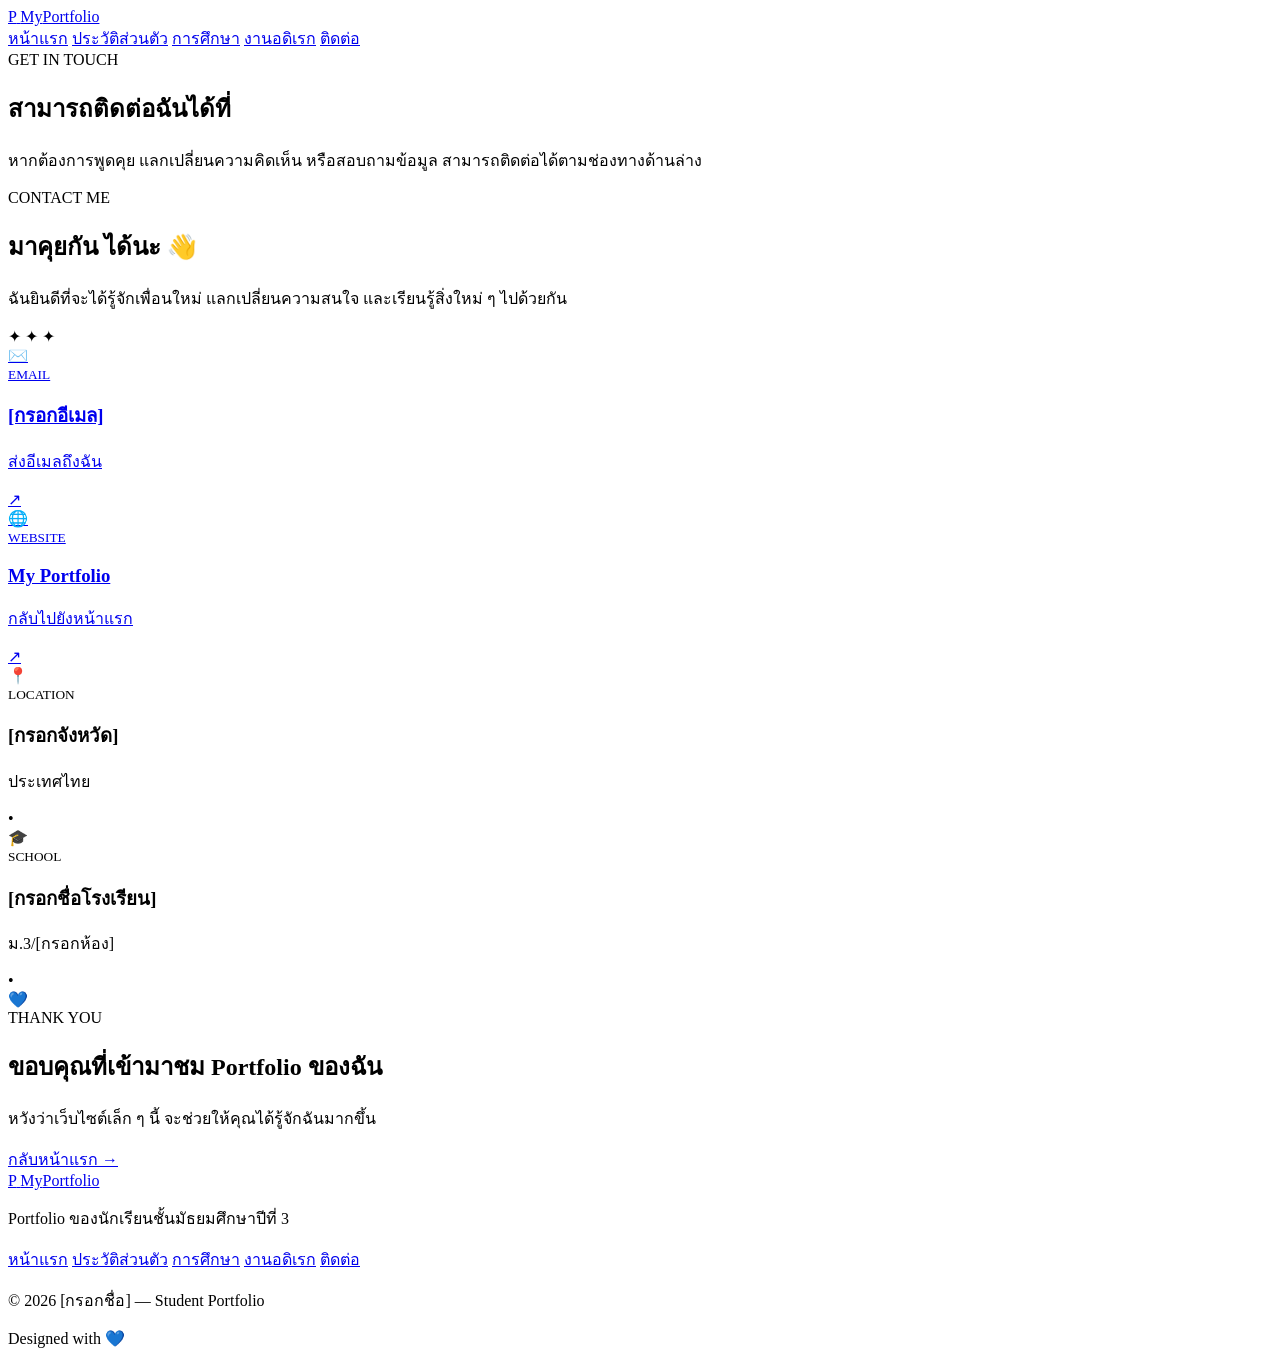
==== contact.html @ 398f500a "Create contact.html" ====
<!DOCTYPE html>
<html lang="th">
<head>
    <meta charset="UTF-8">
    <meta name="viewport" content="width=device-width, initial-scale=1.0">
    <meta name="description" content="ช่องทางการติดต่อของนักเรียน">
    <title>My Portfolio | ติดต่อ</title>
    <link rel="stylesheet" href="style.css">
</head>

<body>

    <header class="site-header">
        <nav class="navbar container">
            <a href="index.html" class="logo">
                <span class="logo-mark">P</span>
                <span>My<span>Portfolio</span></span>
            </a>

            <div class="nav-links">
                <a href="index.html">หน้าแรก</a>
                <a href="profile.html">ประวัติส่วนตัว</a>
                <a href="education.html">การศึกษา</a>
                <a href="hobby.html">งานอดิเรก</a>
                <a href="contact.html" class="active">ติดต่อ</a>
            </div>
        </nav>
    </header>

    <main>

        <section class="page-hero contact-hero">
            <div class="container">
                <span class="section-label">GET IN TOUCH</span>
                <h1>สามารถ<span>ติดต่อฉัน</span>ได้ที่</h1>
                <p>
                    หากต้องการพูดคุย แลกเปลี่ยนความคิดเห็น
                    หรือสอบถามข้อมูล สามารถติดต่อได้ตามช่องทางด้านล่าง
                </p>
            </div>
        </section>

        <section class="contact-section section">
            <div class="container">

                <div class="contact-layout">

                    <div class="contact-intro">
                        <span class="section-label">CONTACT ME</span>

                        <h2>
                            มาคุยกัน
                            <span>ได้นะ 👋</span>
                        </h2>

                        <p>
                            ฉันยินดีที่จะได้รู้จักเพื่อนใหม่
                            แลกเปลี่ยนความสนใจ และเรียนรู้สิ่งใหม่ ๆ
                            ไปด้วยกัน
                        </p>

                        <div class="contact-decoration">
                            <span>✦</span>
                            <span>✦</span>
                            <span>✦</span>
                        </div>
                    </div>

                    <div class="contact-cards">

                        <a
                            href="mailto:[กรอกอีเมล]"
                            class="contact-card"
                        >
                            <div class="contact-icon">✉️</div>

                            <div class="contact-card-content">
                                <small>EMAIL</small>
                                <h3>[กรอกอีเมล]</h3>
                                <p>ส่งอีเมลถึงฉัน</p>
                            </div>

                            <span class="contact-arrow">↗</span>
                        </a>

                        <a
                            href="index.html"
                            class="contact-card"
                        >
                            <div class="contact-icon">🌐</div>

                            <div class="contact-card-content">
                                <small>WEBSITE</small>
                                <h3>My Portfolio</h3>
                                <p>กลับไปยังหน้าแรก</p>
                            </div>

                            <span class="contact-arrow">↗</span>
                        </a>

                        <div class="contact-card">
                            <div class="contact-icon">📍</div>

                            <div class="contact-card-content">
                                <small>LOCATION</small>
                                <h3>[กรอกจังหวัด]</h3>
                                <p>ประเทศไทย</p>
                            </div>

                            <span class="contact-arrow">•</span>
                        </div>

                        <div class="contact-card">
                            <div class="contact-icon">🎓</div>

                            <div class="contact-card-content">
                                <small>SCHOOL</small>
                                <h3>[กรอกชื่อโรงเรียน]</h3>
                                <p>ม.3/[กรอกห้อง]</p>
                            </div>

                            <span class="contact-arrow">•</span>
                        </div>

                    </div>

                </div>

            </div>
        </section>

        <section class="cta-section section">
            <div class="container">

                <div class="cta-box">

                    <div class="cta-icon">💙</div>

                    <div class="cta-content">
                        <span class="section-label">THANK YOU</span>
                        <h2>ขอบคุณที่เข้ามาชม Portfolio ของฉัน</h2>
                        <p>
                            หวังว่าเว็บไซต์เล็ก ๆ นี้
                            จะช่วยให้คุณได้รู้จักฉันมากขึ้น
                        </p>
                    </div>

                    <a href="index.html" class="btn btn-white">
                        กลับหน้าแรก →
                    </a>

                </div>

            </div>
        </section>

    </main>

    <footer class="site-footer">
        <div class="container footer-content">

            <div class="footer-brand">
                <a href="index.html" class="logo footer-logo">
                    <span class="logo-mark">P</span>
                    <span>My<span>Portfolio</span></span>
                </a>
                <p>Portfolio ของนักเรียนชั้นมัธยมศึกษาปีที่ 3</p>
            </div>

            <div class="footer-nav">
                <a href="index.html">หน้าแรก</a>
                <a href="profile.html">ประวัติส่วนตัว</a>
                <a href="education.html">การศึกษา</a>
                <a href="hobby.html">งานอดิเรก</a>
                <a href="contact.html">ติดต่อ</a>
            </div>

        </div>

        <div class="container footer-bottom">
            <p>© 2026 [กรอกชื่อ] — Student Portfolio</p>
            <p>Designed with 💙</p>
        </div>
    </footer>

</body>
</html>
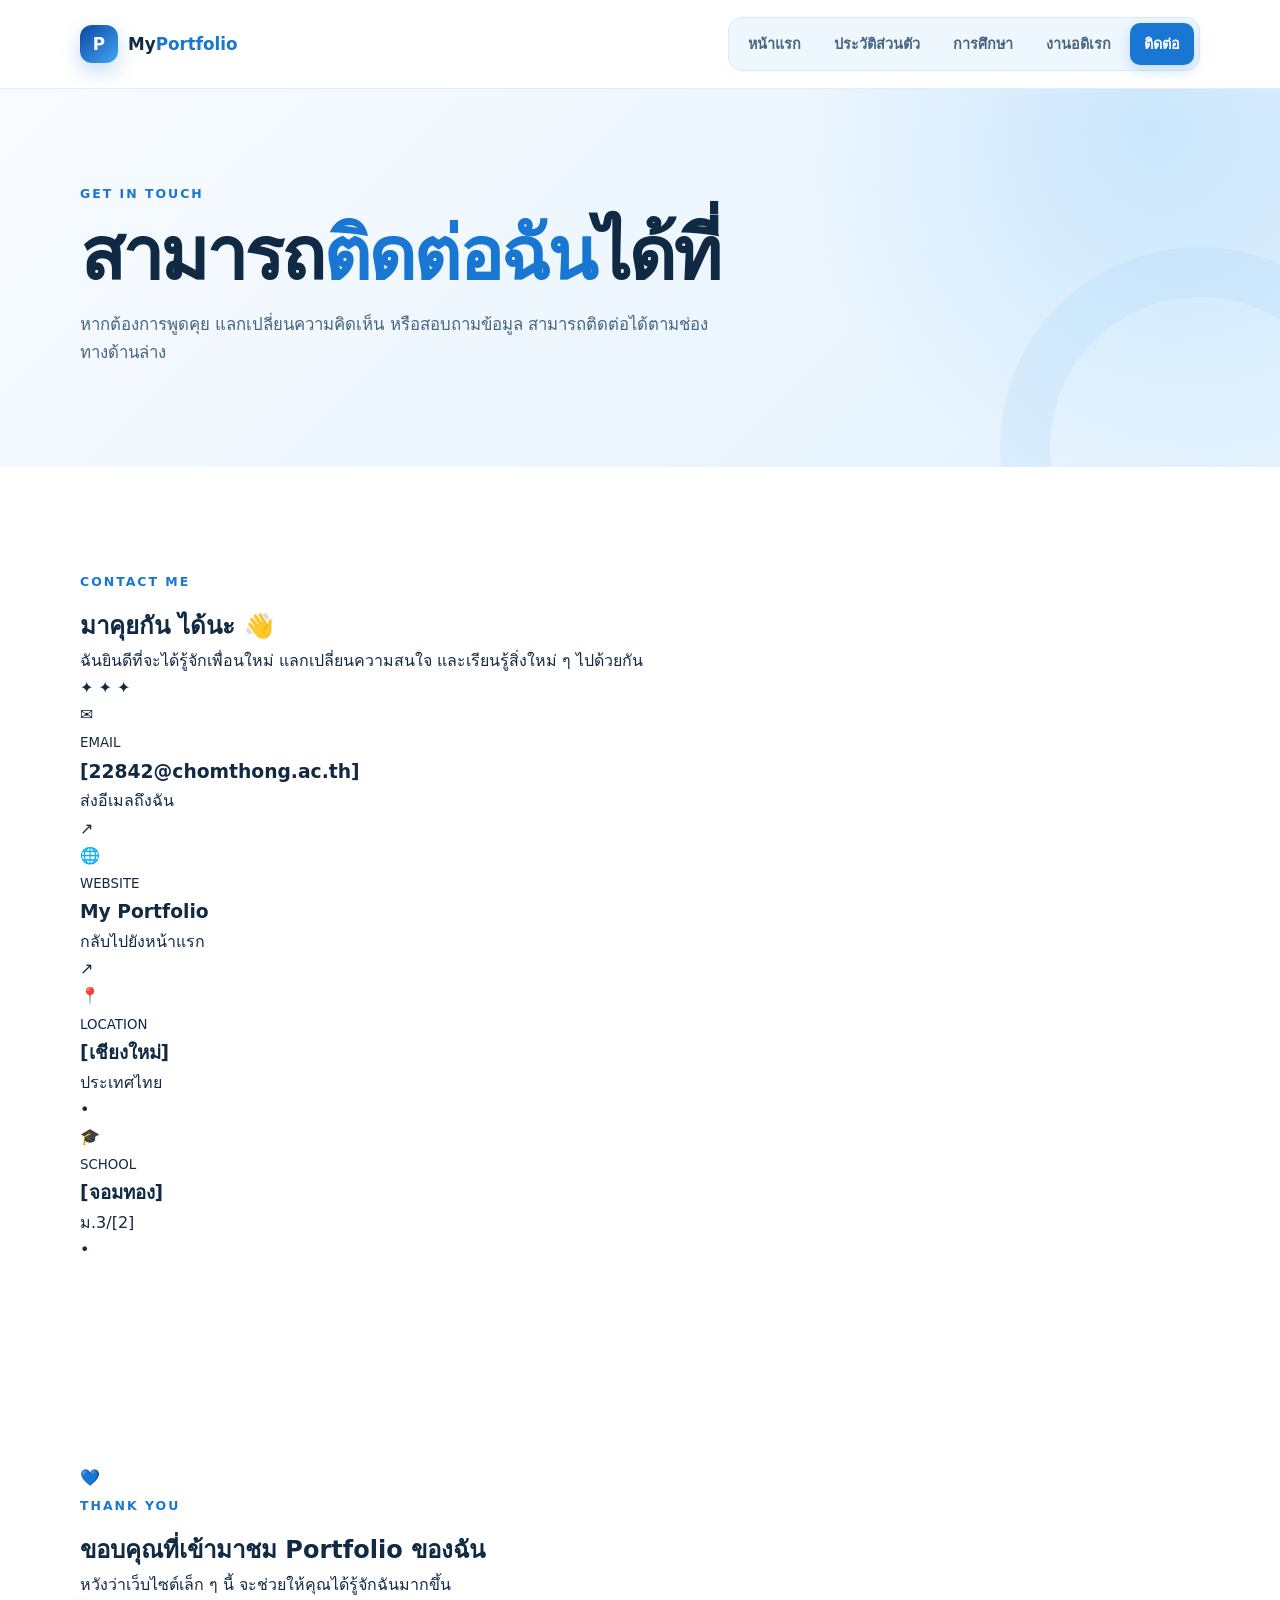
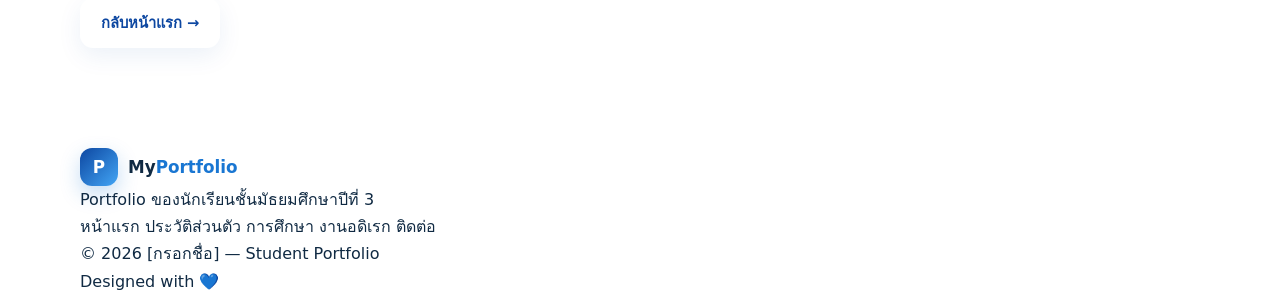
==== commit 2331b652: "Update contact.html" ====
--- a/contact.html
+++ b/contact.html
@@ -76,7 +76,7 @@
 
                             <div class="contact-card-content">
                                 <small>EMAIL</small>
-                                <h3>[กรอกอีเมล]</h3>
+                                <h3>[22842@chomthong.ac.th]</h3>
                                 <p>ส่งอีเมลถึงฉัน</p>
                             </div>
 
@@ -103,7 +103,7 @@
 
                             <div class="contact-card-content">
                                 <small>LOCATION</small>
-                                <h3>[กรอกจังหวัด]</h3>
+                                <h3>[เชียงใหม่]</h3>
                                 <p>ประเทศไทย</p>
                             </div>
 
@@ -115,8 +115,8 @@
 
                             <div class="contact-card-content">
                                 <small>SCHOOL</small>
-                                <h3>[กรอกชื่อโรงเรียน]</h3>
-                                <p>ม.3/[กรอกห้อง]</p>
+                                <h3>[จอมทอง]</h3>
+                                <p>ม.3/[2]</p>
                             </div>
 
                             <span class="contact-arrow">•</span>
--- a/style.css
+++ b/style.css
@@ -0,0 +1,986 @@
+/* ========================================
+   MY PORTFOLIO
+   Modern Student Portfolio
+   HTML5 + CSS3
+======================================== */
+
+/* ========================================
+   1. VARIABLES
+======================================== */
+
+:root {
+    --blue-dark: #0D47A1;
+    --blue: #1976D2;
+    --blue-light: #42A5F5;
+    --blue-soft: #90CAF9;
+    --blue-pale: #E3F2FD;
+
+    --white: #FFFFFF;
+    --off-white: #F8FBFF;
+
+    --text-dark: #102A43;
+    --text: #486581;
+    --text-light: #829AB1;
+
+    --border: #D9EAF7;
+
+    --shadow-sm: 0 8px 24px rgba(13, 71, 161, 0.08);
+    --shadow-md: 0 16px 40px rgba(13, 71, 161, 0.12);
+    --shadow-lg: 0 24px 60px rgba(13, 71, 161, 0.16);
+
+    --radius-sm: 12px;
+    --radius-md: 20px;
+    --radius-lg: 30px;
+
+    --transition: 0.3s ease;
+}
+
+
+/* ========================================
+   2. RESET
+======================================== */
+
+* {
+    margin: 0;
+    padding: 0;
+    box-sizing: border-box;
+}
+
+html {
+    scroll-behavior: smooth;
+}
+
+body {
+    font-family:
+        system-ui,
+        -apple-system,
+        BlinkMacSystemFont,
+        "Segoe UI",
+        sans-serif;
+
+    background: var(--white);
+    color: var(--text-dark);
+    line-height: 1.7;
+    overflow-x: hidden;
+}
+
+img {
+    display: block;
+    max-width: 100%;
+}
+
+a {
+    color: inherit;
+    text-decoration: none;
+}
+
+button,
+a {
+    -webkit-tap-highlight-color: transparent;
+}
+
+
+/* ========================================
+   3. GLOBAL
+======================================== */
+
+.container {
+    width: min(1120px, calc(100% - 40px));
+    margin-inline: auto;
+}
+
+.section {
+    padding: 100px 0;
+}
+
+.section-label {
+    display: inline-block;
+    margin-bottom: 14px;
+
+    color: var(--blue);
+    font-size: 0.78rem;
+    font-weight: 800;
+    letter-spacing: 0.16em;
+}
+
+.section-label.light {
+    color: var(--blue-soft);
+}
+
+.section-heading {
+    margin-bottom: 55px;
+}
+
+.section-heading.centered {
+    text-align: center;
+    max-width: 700px;
+    margin-inline: auto;
+    margin-bottom: 55px;
+}
+
+.section-heading h2,
+.about-heading h2 {
+    font-size: clamp(2rem, 4vw, 3rem);
+    line-height: 1.15;
+    margin-bottom: 15px;
+    color: var(--text-dark);
+}
+
+.section-heading h2 span,
+.about-heading h2 span {
+    color: var(--blue);
+}
+
+.section-heading p {
+    color: var(--text);
+}
+
+
+/* ========================================
+   4. NAVIGATION
+======================================== */
+
+.site-header {
+    position: sticky;
+    top: 0;
+    z-index: 1000;
+
+    padding: 14px 0;
+
+    background: rgba(255, 255, 255, 0.88);
+    backdrop-filter: blur(18px);
+    -webkit-backdrop-filter: blur(18px);
+
+    border-bottom: 1px solid rgba(217, 234, 247, 0.8);
+}
+
+.navbar {
+    min-height: 60px;
+
+    display: flex;
+    align-items: center;
+    justify-content: space-between;
+    gap: 30px;
+}
+
+.logo {
+    display: flex;
+    align-items: center;
+    gap: 10px;
+
+    font-size: 1.05rem;
+    font-weight: 800;
+    white-space: nowrap;
+}
+
+.logo > span:last-child > span {
+    color: var(--blue);
+}
+
+.logo-mark {
+    width: 38px;
+    height: 38px;
+
+    display: grid;
+    place-items: center;
+
+    color: var(--white);
+    background: linear-gradient(
+        135deg,
+        var(--blue-dark),
+        var(--blue-light)
+    );
+
+    border-radius: 12px;
+
+    box-shadow:
+        0 8px 20px rgba(25, 118, 210, 0.25);
+}
+
+.nav-links {
+    display: flex;
+    align-items: center;
+    gap: 5px;
+
+    padding: 5px;
+
+    background: rgba(227, 242, 253, 0.6);
+    border: 1px solid var(--border);
+    border-radius: 14px;
+}
+
+.nav-links a {
+    position: relative;
+
+    padding: 9px 14px;
+
+    color: var(--text);
+    font-size: 0.9rem;
+    font-weight: 650;
+
+    border-radius: 10px;
+
+    transition:
+        color var(--transition),
+        background var(--transition),
+        transform var(--transition);
+}
+
+.nav-links a:hover {
+    color: var(--blue-dark);
+    background: var(--white);
+    transform: translateY(-1px);
+}
+
+.nav-links a.active {
+    color: var(--white);
+    background: var(--blue);
+    box-shadow: 0 5px 14px rgba(25, 118, 210, 0.22);
+}
+
+
+/* ========================================
+   5. BUTTONS
+======================================== */
+
+.btn {
+    min-height: 50px;
+
+    display: inline-flex;
+    align-items: center;
+    justify-content: center;
+    gap: 10px;
+
+    padding: 12px 21px;
+
+    border-radius: 13px;
+
+    font-size: 0.92rem;
+    font-weight: 750;
+
+    transition:
+        transform var(--transition),
+        box-shadow var(--transition),
+        background var(--transition);
+}
+
+.btn:hover {
+    transform: translateY(-3px);
+}
+
+.btn-primary {
+    color: var(--white);
+    background: linear-gradient(
+        135deg,
+        var(--blue-dark),
+        var(--blue)
+    );
+
+    box-shadow:
+        0 12px 25px rgba(25, 118, 210, 0.25);
+}
+
+.btn-primary:hover {
+    box-shadow:
+        0 16px 32px rgba(25, 118, 210, 0.34);
+}
+
+.btn-secondary {
+    color: var(--blue-dark);
+    background: var(--white);
+    border: 1px solid var(--border);
+    box-shadow: var(--shadow-sm);
+}
+
+.btn-secondary:hover {
+    background: var(--blue-pale);
+}
+
+.btn-white {
+    color: var(--blue-dark);
+    background: var(--white);
+
+    box-shadow: var(--shadow-sm);
+}
+
+.btn-white:hover {
+    box-shadow: var(--shadow-md);
+}
+
+
+/* ========================================
+   6. HERO
+======================================== */
+
+.hero {
+    position: relative;
+    min-height: 720px;
+
+    display: flex;
+    align-items: center;
+
+    overflow: hidden;
+
+    background:
+        radial-gradient(
+            circle at 80% 20%,
+            rgba(144, 202, 249, 0.28),
+            transparent 30%
+        ),
+        linear-gradient(
+            135deg,
+            #FFFFFF 0%,
+            #F4FAFF 55%,
+            #E3F2FD 100%
+        );
+}
+
+.hero-grid {
+    position: relative;
+    z-index: 2;
+
+    display: grid;
+    grid-template-columns: 1.05fr 0.95fr;
+    align-items: center;
+    gap: 70px;
+
+    padding: 80px 0;
+}
+
+.hero-content {
+    animation: slideUp 0.8s ease both;
+}
+
+.eyebrow {
+    width: fit-content;
+
+    display: flex;
+    align-items: center;
+    gap: 8px;
+
+    margin-bottom: 22px;
+    padding: 7px 12px;
+
+    color: var(--blue-dark);
+    background: rgba(255, 255, 255, 0.75);
+
+    border: 1px solid var(--border);
+    border-radius: 999px;
+
+    font-size: 0.72rem;
+    font-weight: 800;
+    letter-spacing: 0.13em;
+}
+
+.status-dot {
+    width: 8px;
+    height: 8px;
+
+    background: #2ECC71;
+    border-radius: 50%;
+
+    box-shadow: 0 0 0 5px rgba(46, 204, 113, 0.12);
+}
+
+.hero-small-title {
+    margin-bottom: 5px;
+    color: var(--text);
+    font-size: 1rem;
+}
+
+.hero h1 {
+    margin-bottom: 22px;
+
+    color: var(--text-dark);
+
+    font-size: clamp(3rem, 6vw, 5.4rem);
+    line-height: 0.98;
+    letter-spacing: -0.05em;
+}
+
+.hero h1 span,
+.hero h1 strong {
+    display: block;
+}
+
+.hero h1 span {
+    color: var(--blue-dark);
+}
+
+.hero h1 strong {
+    color: var(--blue);
+    font-weight: 850;
+}
+
+.hero-description {
+    max-width: 600px;
+
+    margin-bottom: 30px;
+
+    color: var(--text);
+
+    font-size: 1.05rem;
+}
+
+.hero-buttons {
+    display: flex;
+    flex-wrap: wrap;
+    gap: 12px;
+}
+
+.hero-highlights {
+    display: flex;
+    align-items: center;
+    gap: 22px;
+
+    margin-top: 50px;
+}
+
+.hero-highlights div:not(.highlight-line) {
+    display: flex;
+    flex-direction: column;
+}
+
+.hero-highlights strong {
+    color: var(--blue-dark);
+    font-size: 0.95rem;
+}
+
+.hero-highlights span {
+    color: var(--text-light);
+    font-size: 0.72rem;
+}
+
+.highlight-line {
+    width: 1px;
+    height: 35px;
+    background: var(--border);
+}
+
+
+/* ========================================
+   7. HERO VISUAL
+======================================== */
+
+.hero-visual {
+    position: relative;
+
+    min-height: 520px;
+
+    display: grid;
+    place-items: center;
+
+    animation: fadeIn 1s 0.2s ease both;
+}
+
+.profile-card {
+    position: relative;
+    z-index: 2;
+
+    width: min(370px, 80%);
+
+    padding: 12px;
+
+    background: rgba(255, 255, 255, 0.78);
+
+    border: 1px solid rgba(255, 255, 255, 0.9);
+    border-radius: 35px;
+
+    box-shadow: var(--shadow-lg);
+
+    transform: rotate(2deg);
+
+    transition: transform 0.5s ease;
+}
+
+.profile-card:hover {
+    transform: rotate(0deg) translateY(-8px);
+}
+
+.profile-image-wrapper {
+    overflow: hidden;
+    border-radius: 26px;
+}
+
+.profile-image {
+    width: 100%;
+    aspect-ratio: 5 / 6;
+
+    object-fit: cover;
+
+    transition: transform 0.6s ease;
+}
+
+.profile-card:hover .profile-image {
+    transform: scale(1.04);
+}
+
+.profile-orbit {
+    position: absolute;
+
+    width: 430px;
+    height: 430px;
+
+    border: 1px dashed var(--blue-soft);
+    border-radius: 50%;
+
+    animation: spin 25s linear infinite;
+}
+
+.profile-orbit::before,
+.profile-orbit::after {
+    content: "";
+
+    position: absolute;
+
+    width: 15px;
+    height: 15px;
+
+    background: var(--blue-light);
+    border: 4px solid var(--white);
+    border-radius: 50%;
+}
+
+.profile-orbit::before {
+    top: 25px;
+    right: 50px;
+}
+
+.profile-orbit::after {
+    bottom: 50px;
+    left: 20px;
+    background: var(--blue-dark);
+}
+
+.floating-card {
+    position: absolute;
+    z-index: 5;
+
+    display: flex;
+    align-items: center;
+    gap: 10px;
+
+    padding: 12px 15px;
+
+    background: rgba(255, 255, 255, 0.95);
+
+    border: 1px solid var(--border);
+    border-radius: 15px;
+
+    box-shadow: var(--shadow-md);
+
+    animation: float 4s ease-in-out infinite;
+}
+
+.floating-card-top {
+    top: 50px;
+    right: -30px;
+}
+
+.floating-card-bottom {
+    bottom: 50px;
+    left: -30px;
+
+    animation-delay: -2s;
+}
+
+.floating-icon {
+    width: 35px;
+    height: 35px;
+
+    display: grid;
+    place-items: center;
+
+    background: var(--blue-pale);
+    border-radius: 10px;
+}
+
+.floating-card strong,
+.floating-card small {
+    display: block;
+}
+
+.floating-card strong {
+    color: var(--text-dark);
+    font-size: 0.8rem;
+}
+
+.floating-card small {
+    color: var(--text-light);
+    font-size: 0.65rem;
+}
+
+.hero-decoration {
+    position: absolute;
+    border-radius: 50%;
+    pointer-events: none;
+}
+
+.hero-circle-one {
+    width: 180px;
+    height: 180px;
+
+    top: 70px;
+    left: -80px;
+
+    background: rgba(144, 202, 249, 0.2);
+}
+
+.hero-circle-two {
+    width: 250px;
+    height: 250px;
+
+    right: -100px;
+    bottom: -100px;
+
+    background: rgba(66, 165, 245, 0.1);
+}
+
+
+/* ========================================
+   8. FEATURE SECTION
+======================================== */
+
+.intro-section {
+    background: var(--white);
+}
+
+.feature-grid {
+    display: grid;
+    grid-template-columns: 1.2fr 1fr 1fr;
+    gap: 20px;
+}
+
+.feature-card {
+    position: relative;
+
+    min-height: 300px;
+
+    padding: 30px;
+
+    background: var(--off-white);
+
+    border: 1px solid var(--border);
+    border-radius: var(--radius-md);
+
+    overflow: hidden;
+
+    transition:
+        transform var(--transition),
+        box-shadow var(--transition),
+        border-color var(--transition);
+}
+
+.feature-card:hover {
+    transform: translateY(-8px);
+    border-color: var(--blue-soft);
+    box-shadow: var(--shadow-md);
+}
+
+.feature-main {
+    background:
+        linear-gradient(
+            145deg,
+            #0D47A1,
+            #1976D2
+        );
+
+    color: var(--white);
+}
+
+.feature-icon {
+    width: 55px;
+    height: 55px;
+
+    display: grid;
+    place-items: center;
+
+    margin-bottom: 35px;
+
+    background: var(--white);
+    border-radius: 16px;
+
+    font-size: 1.5rem;
+
+    box-shadow: var(--shadow-sm);
+}
+
+.feature-card h3 {
+    margin-bottom: 12px;
+    font-size: 1.3rem;
+}
+
+.feature-card p {
+    color: var(--text);
+    font-size: 0.9rem;
+}
+
+.feature-main p {
+    color: rgba(255, 255, 255, 0.8);
+}
+
+.card-number {
+    position: absolute;
+
+    top: 25px;
+    right: 25px;
+
+    color: rgba(13, 71, 161, 0.14);
+
+    font-size: 2.4rem;
+    font-weight: 900;
+}
+
+.feature-main .card-number {
+    color: rgba(255, 255, 255, 0.14);
+}
+
+.text-link {
+    position: absolute;
+    bottom: 28px;
+    left: 30px;
+
+    color: var(--blue);
+    font-size: 0.84rem;
+    font-weight: 800;
+}
+
+.feature-main .text-link {
+    color: var(--white);
+}
+
+
+/* ========================================
+   9. QUOTE
+======================================== */
+
+.quote-section {
+    padding: 80px 0;
+
+    background: var(--blue-pale);
+}
+
+.quote-box {
+    position: relative;
+
+    text-align: center;
+    padding: 40px 20px;
+}
+
+.quote-mark {
+    position: absolute;
+
+    top: -30px;
+    left: 50%;
+
+    color: var(--blue-soft);
+
+    font-family: Georgia, serif;
+    font-size: 6rem;
+    line-height: 1;
+
+    transform: translateX(-50%);
+}
+
+.quote-box p {
+    position: relative;
+
+    max-width: 700px;
+    margin: auto;
+
+    color: var(--blue-dark);
+
+    font-size: clamp(1.3rem, 3vw, 2rem);
+    font-weight: 700;
+    line-height: 1.45;
+}
+
+.quote-author {
+    display: block;
+    margin-top: 18px;
+
+    color: var(--text-light);
+
+    font-size: 0.78rem;
+    font-weight: 700;
+}
+
+
+/* ========================================
+   10. PAGE HERO
+======================================== */
+
+.page-hero {
+    position: relative;
+
+    padding: 90px 0 100px;
+
+    overflow: hidden;
+
+    background:
+        radial-gradient(
+            circle at 90% 10%,
+            rgba(66, 165, 245, 0.18),
+            transparent 30%
+        ),
+        linear-gradient(
+            135deg,
+            #F8FBFF,
+            #E3F2FD
+        );
+}
+
+.page-hero::after {
+    content: "";
+
+    position: absolute;
+
+    width: 300px;
+    height: 300px;
+
+    right: -120px;
+    bottom: -180px;
+
+    border: 50px solid rgba(144, 202, 249, 0.15);
+    border-radius: 50%;
+}
+
+.page-hero .container {
+    position: relative;
+    z-index: 2;
+}
+
+.page-hero h1 {
+    margin-bottom: 18px;
+
+    font-size: clamp(2.6rem, 6vw, 4.6rem);
+    line-height: 1;
+    letter-spacing: -0.04em;
+}
+
+.page-hero h1 span {
+    color: var(--blue);
+}
+
+.page-hero p {
+    max-width: 650px;
+    color: var(--text);
+    font-size: 1.05rem;
+}
+
+
+/* ========================================
+   11. PROFILE
+======================================== */
+
+.profile-layout {
+    display: grid;
+    grid-template-columns: 0.8fr 1.2fr;
+    align-items: center;
+    gap: 80px;
+}
+
+.large-profile-image {
+    position: relative;
+}
+
+.large-profile-image img {
+    position: relative;
+    z-index: 2;
+
+    width: 100%;
+    aspect-ratio: 6 / 7;
+
+    object-fit: cover;
+
+    border-radius: 30px;
+    box-shadow: var(--shadow-lg);
+}
+
+.image-decoration {
+    position: absolute;
+    z-index: 1;
+
+    width: 80%;
+    height: 80%;
+
+    top: -25px;
+    left: -25px;
+
+    border: 3px solid var(--blue-soft);
+    border-radius: 30px;
+}
+
+.image-caption {
+    position: absolute;
+    z-index: 3;
+
+    right: -25px;
+    bottom: 30px;
+
+    padding: 15px 20px;
+
+    background: var(--white);
+
+    border-radius: 16px;
+
+    box-shadow: var(--shadow-md);
+}
+
+.image-caption span,
+.image-caption strong {
+    display: block;
+}
+
+.image-caption span {
+    color: var(--blue);
+    font-size: 0.65rem;
+    font-weight: 800;
+    letter-spacing: 0.15em;
+}
+
+.image-caption strong {
+    color: var(--text-dark);
+}
+
+.profile-details h2 {
+    margin-bottom: 15px;
+
+    font-size: clamp(2rem, 4vw, 3rem);
+    line-height: 1.15;
+}
+
+.profile-details h2 span {
+    color: var(--blue);
+}
+
+.lead-text {
+    max-width: 650px;
+    margin-bottom: 30px;
+    color: var(--text);
+}
+
+.info-grid {
+    display: grid;
+    grid-template-columns: repeat(2, 1fr);
+    gap: 12px;
+}
+
+.info-box {
+    display: flex;
+    align-items: center;
+    gap: 12px;
+
+    padding: 15px;
+
+    background: var(--off-white);
+    border: 1px solid var(--border);
+    border-radius: 14px;
+
+    transition: var(--transition);
+}
+
+.info-box:hover {
+    background: var(--white);
+    border-color: var(--blue-soft);
+    transform: translateY(-3px);
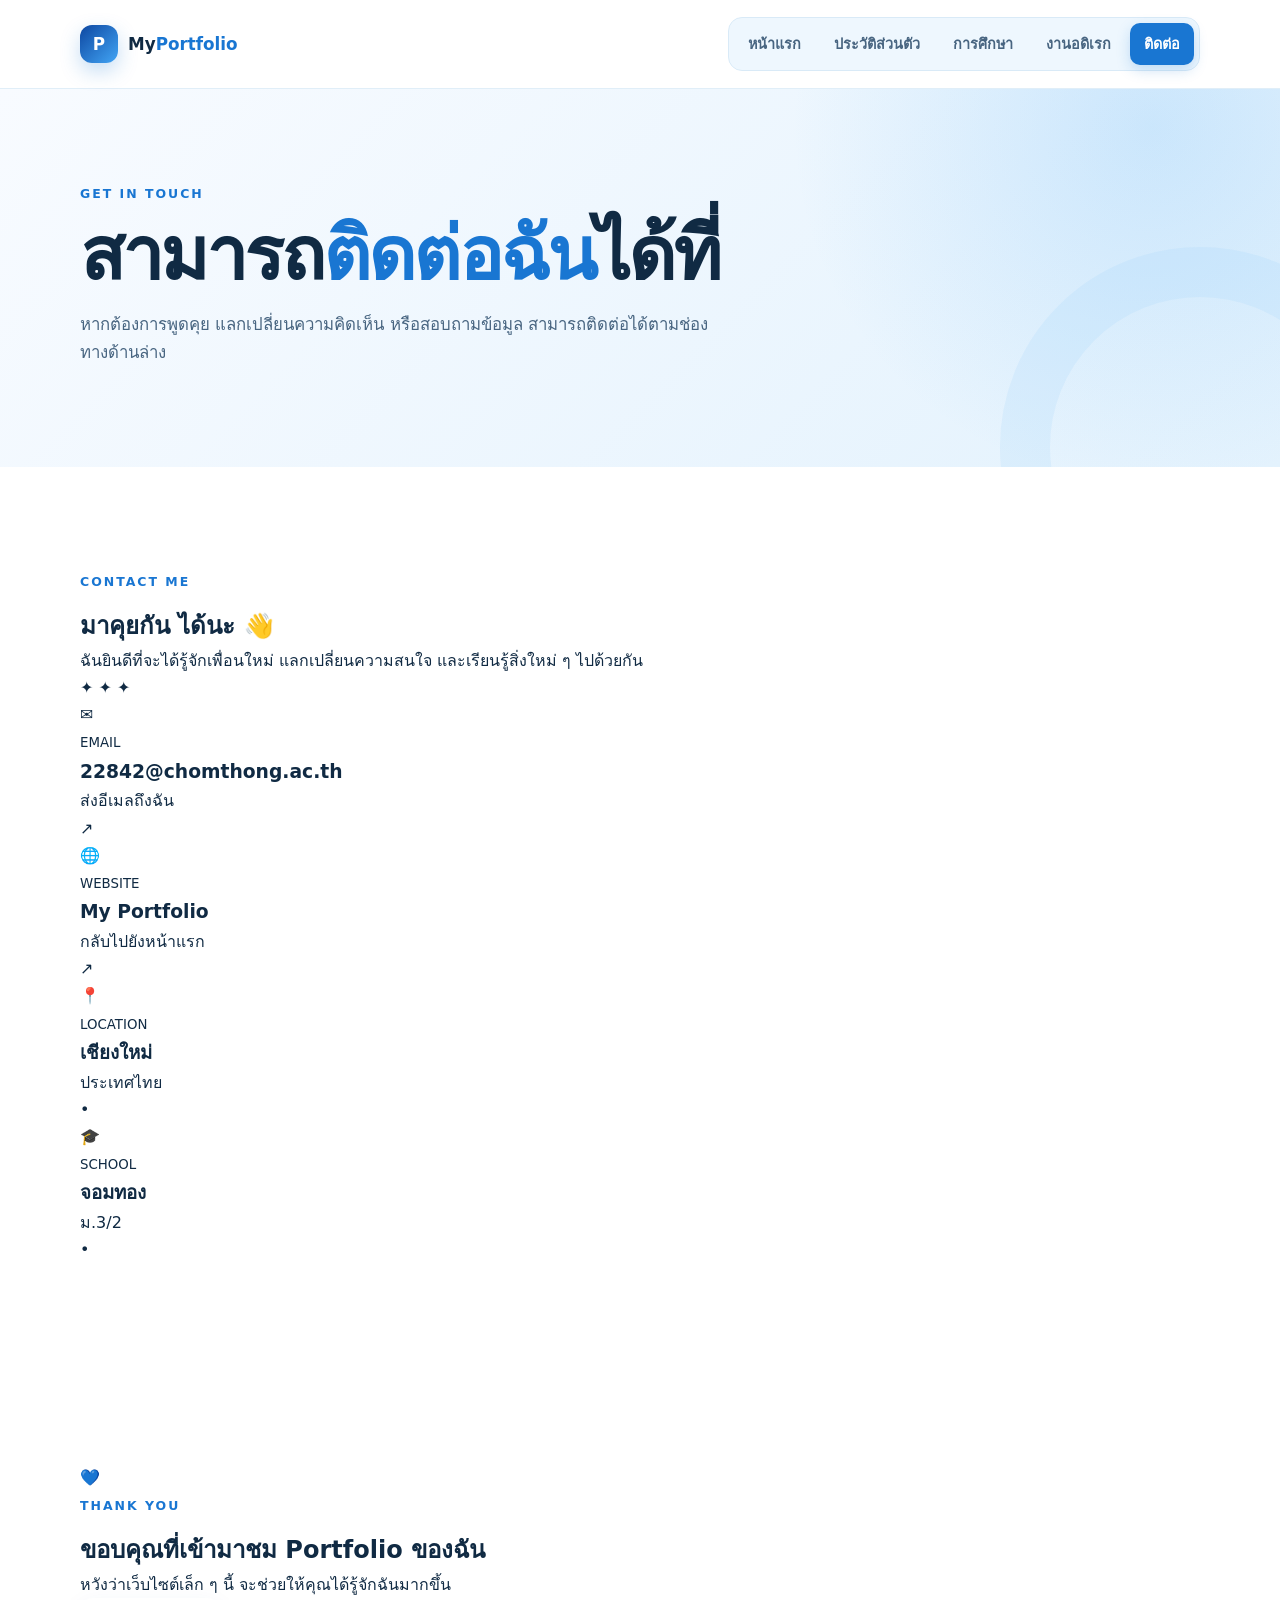
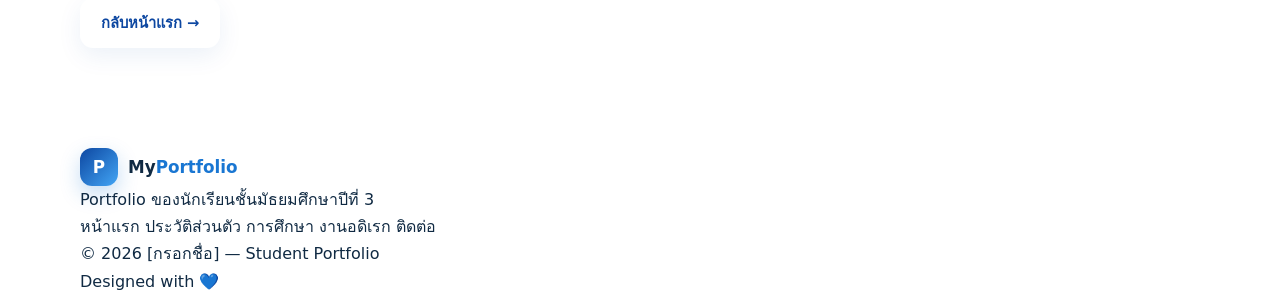
==== commit 38a2c554: "Update contact.html" ====
--- a/contact.html
+++ b/contact.html
@@ -76,7 +76,7 @@
 
                             <div class="contact-card-content">
                                 <small>EMAIL</small>
-                                <h3>[22842@chomthong.ac.th]</h3>
+                                <h3>22842@chomthong.ac.th</h3>
                                 <p>ส่งอีเมลถึงฉัน</p>
                             </div>
 
@@ -103,7 +103,7 @@
 
                             <div class="contact-card-content">
                                 <small>LOCATION</small>
-                                <h3>[เชียงใหม่]</h3>
+                                <h3>เชียงใหม่</h3>
                                 <p>ประเทศไทย</p>
                             </div>
 
@@ -115,8 +115,8 @@
 
                             <div class="contact-card-content">
                                 <small>SCHOOL</small>
-                                <h3>[จอมทอง]</h3>
-                                <p>ม.3/[2]</p>
+                                <h3>จอมทอง</h3>
+                                <p>ม.3/2</p>
                             </div>
 
                             <span class="contact-arrow">•</span>
